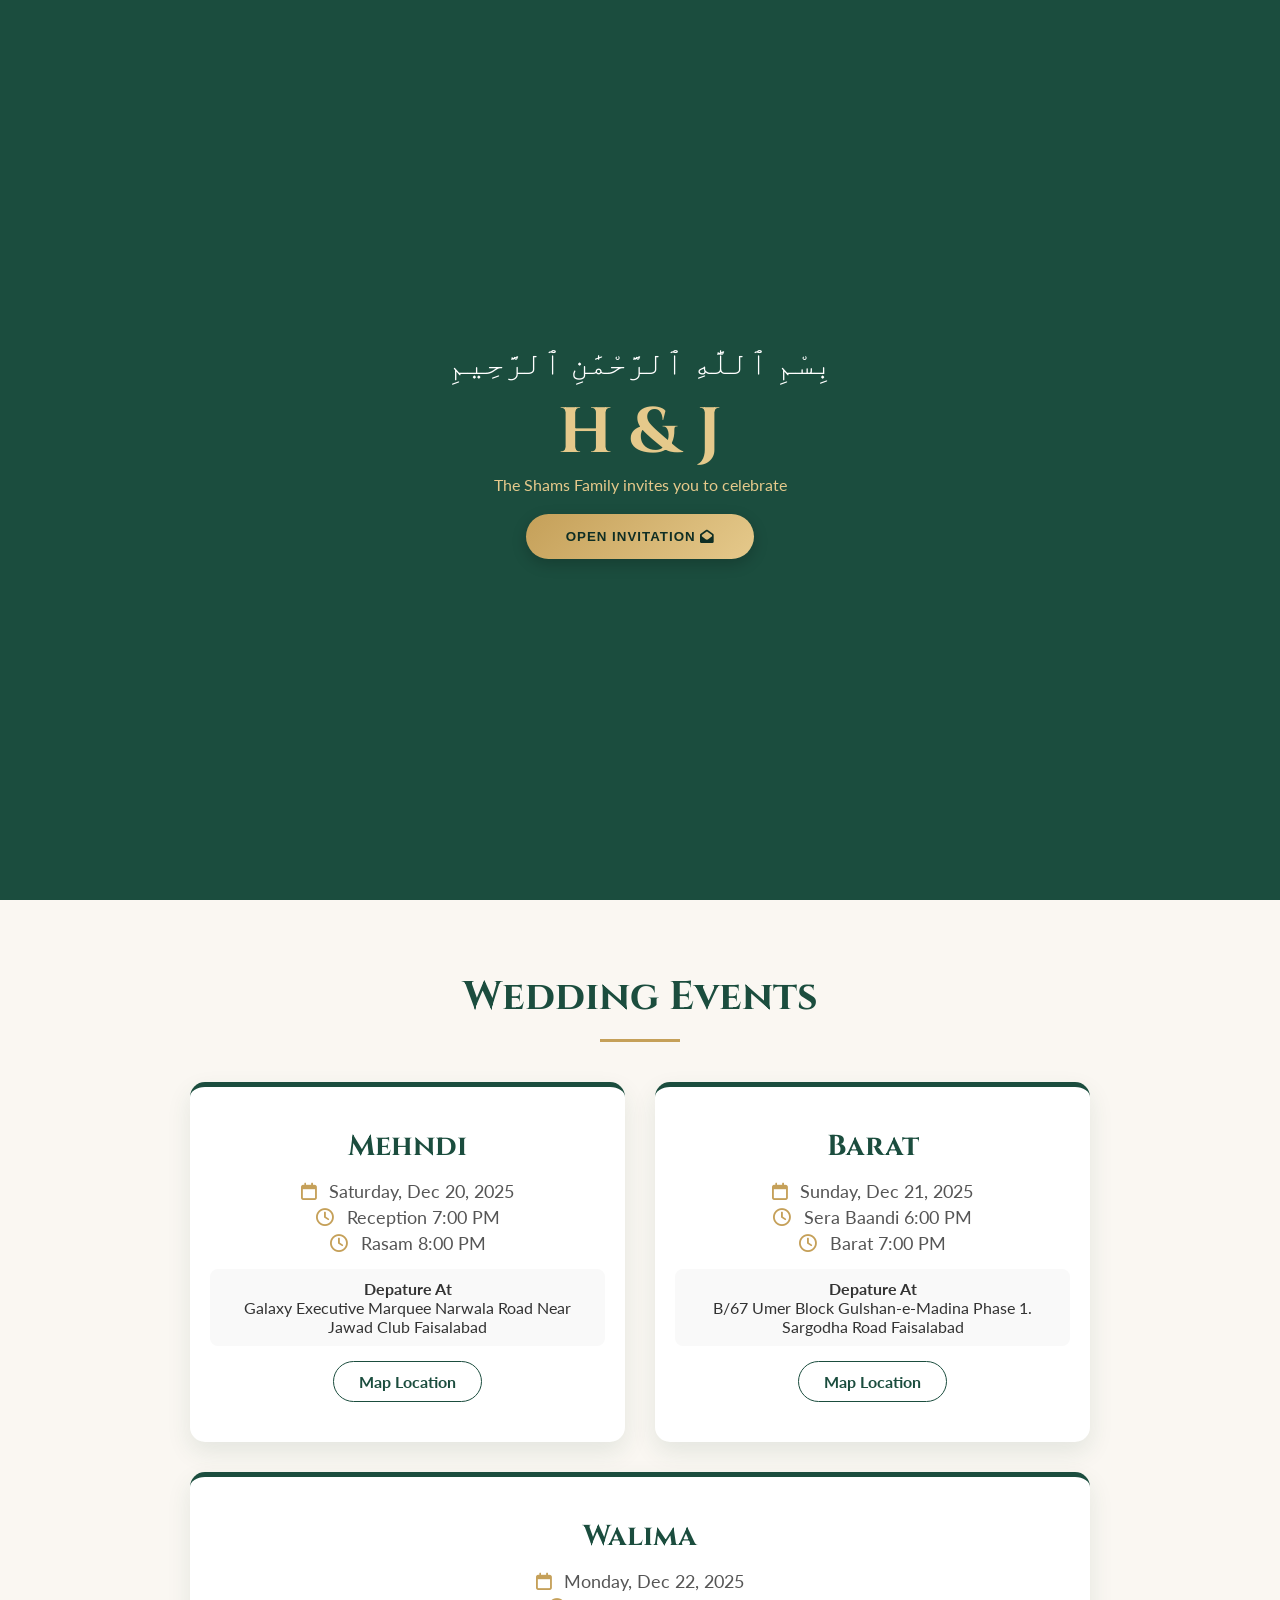
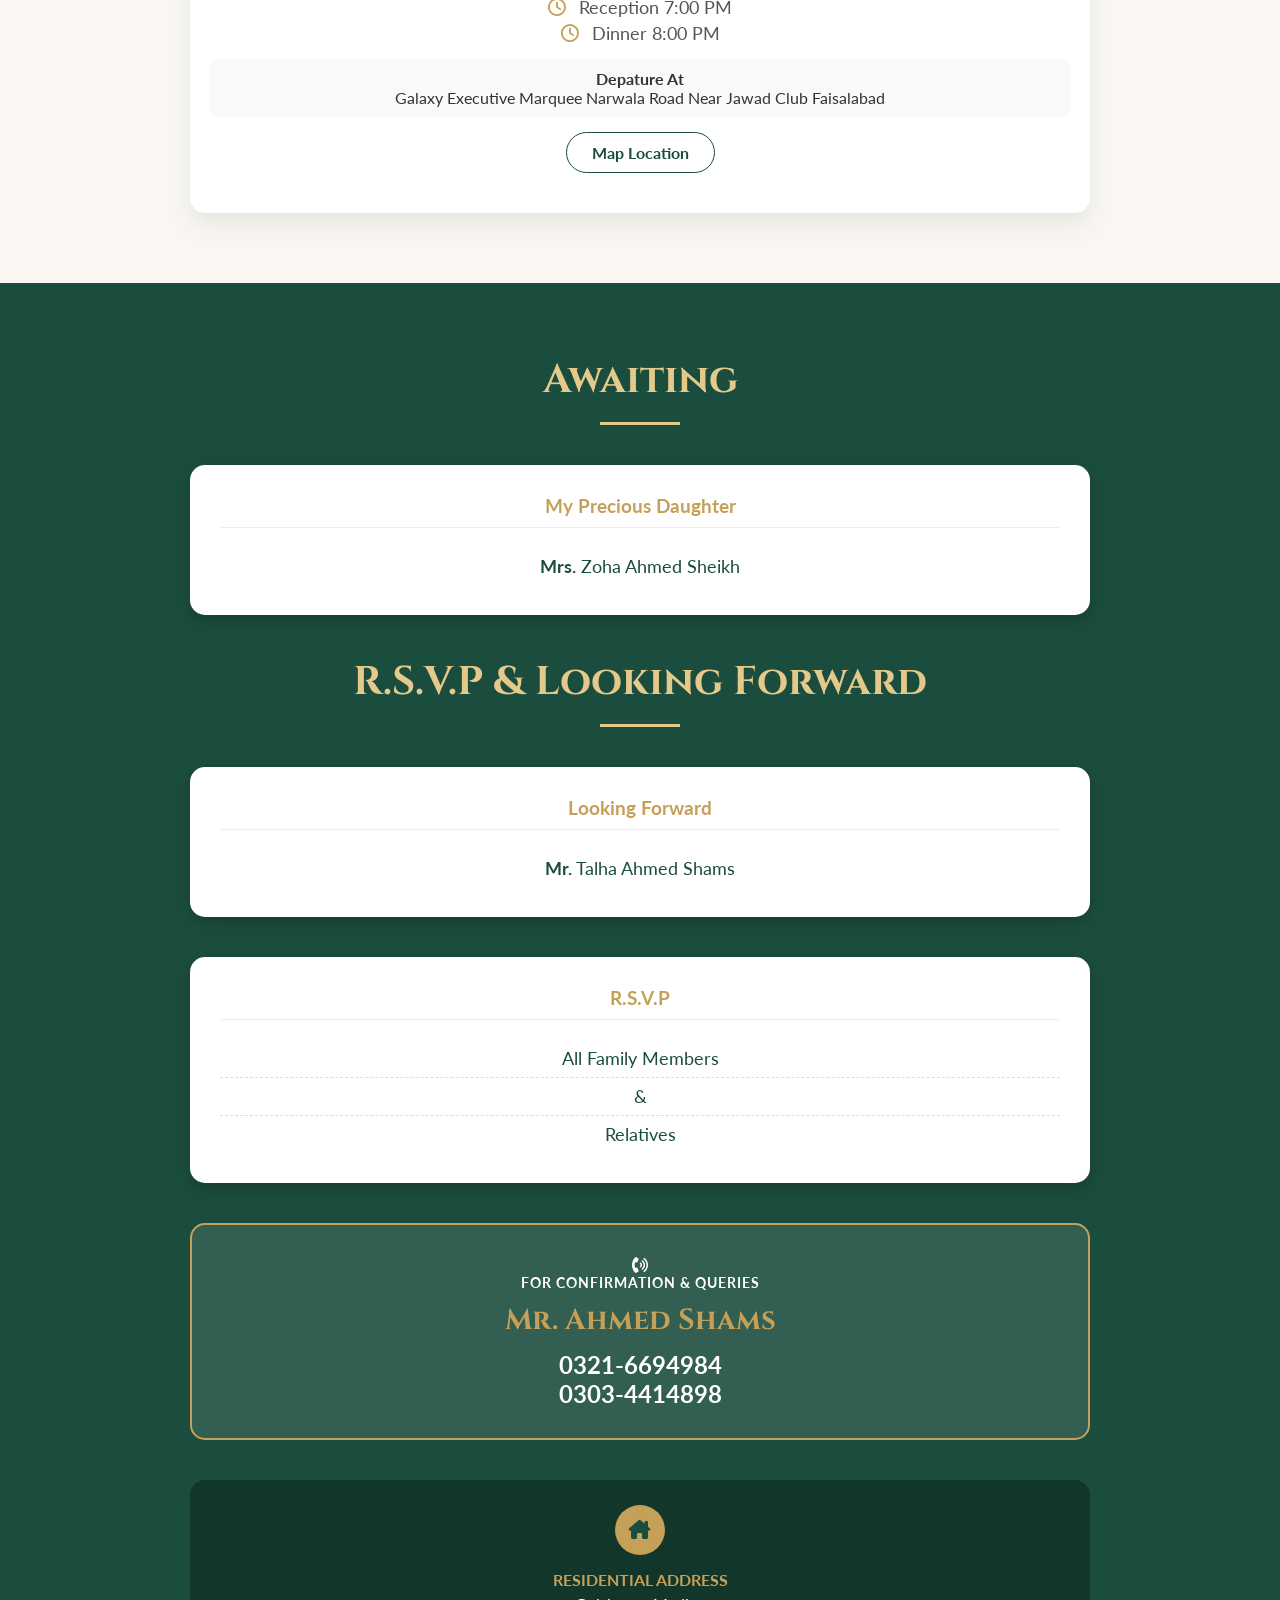
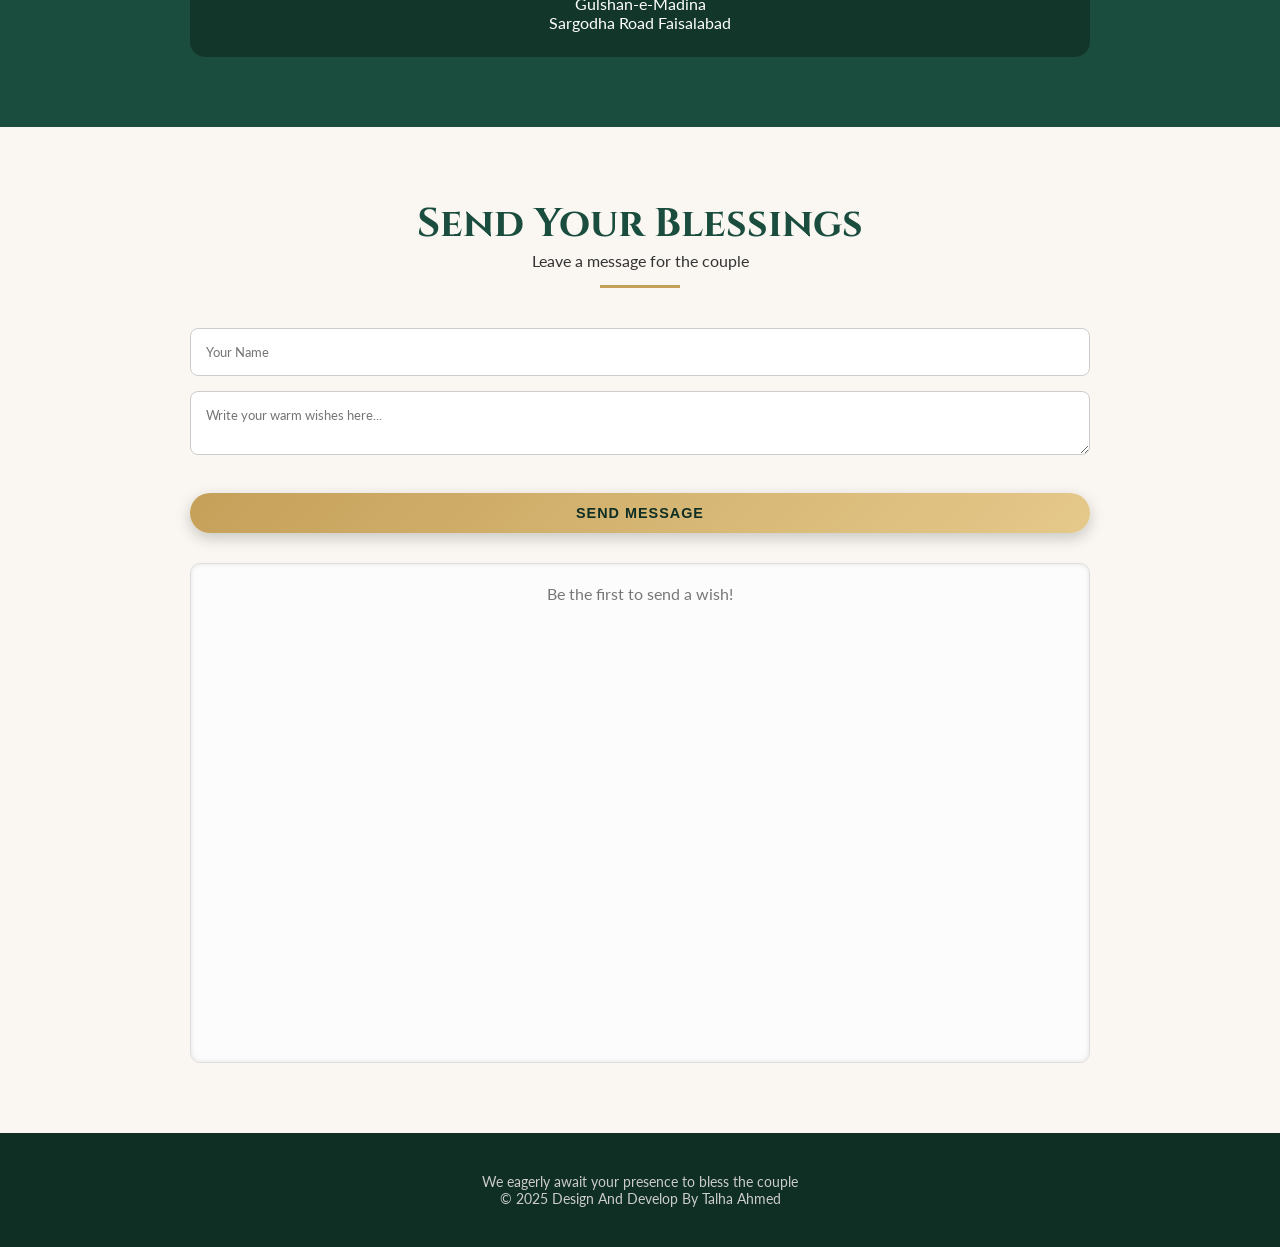
==== index.html @ a213000c "Update index.html" ====
<!DOCTYPE html>
<html lang="en">
<head>
    <meta charset="UTF-8">
    <meta name="viewport" content="width=device-width, initial-scale=1.0">
    <title>Wedding of Abdul Rehman & Sadaf</title>
    <link rel="stylesheet" href="main.css">
    <link rel="icon" type="image/x-icon" href="/assest/favicon-32x32.png">
    <link rel="preconnect" href="https://fonts.googleapis.com">
    <link rel="preconnect" href="https://fonts.gstatic.com" crossorigin>
    <link rel="stylesheet" href="audio.html">

    <link href="https://fonts.googleapis.com/css2?family=Cinzel:wght@400;700&family=Great+Vibes&family=Lato:wght@300;400;700&display=swap" rel="stylesheet">
    <link rel="stylesheet" href="https://cdnjs.cloudflare.com/ajax/libs/font-awesome/6.0.0/css/all.min.css">
</head>
<body>
    
    <div id="welcome-screen" class="welcome-overlay">
        <div class="welcome-content">
            <div class="bismillah-arabic">بِسْمِ ٱللَّٰهِ ٱلرَّحْمَٰنِ ٱلرَّحِيمِ</div>
            <h1>H & J</h1>
            <p>The Shams Family invites you to celebrate</p>
            <button id="enter-btn" class="premium-btn">Open Invitation <i class="fa-solid fa-envelope-open"></i></button>
            </div>
    </div>

    <audio id="bg-audio" src="/assest/055 (1).mp3" loop></audio>

    <header class="hero">
        <div class="hero-overlay"></div>
        <div class="hero-text fade-in">
            <div class="bismillah-hero">بِسْمِ ٱللَّٰهِ ٱلرَّحْمَٰنِ ٱلرَّحِيمِ</div>
            <p class="intro">We Request the Honor of Your Presence</p>
            
            <h1 class="couple-name">Hamza Ahmad<span>❤️&</span>Juba</h1>
            
            <div class="parents-box">
                <p>Son of</p>
                <h3>Mr. & Mrs. Sheikh M.Ahmad Shams</h3>
            </div>

            <div class="hero-date">
                <span>DEC</span>
                <span class="day">2o</span>
                <span>2025</span>
            </div>

            <div class="timer-container">
                <p class="timer-label">Waiting for the Big Day</p>
                <div id="countdown" class="countdown-grid"></div>
            </div>
        </div>
    </header>

    <section id="events" class="section">
        <div class="section-title">
            <h2>Wedding Events</h2>
            <div class="divider"></div>
        </div>
        
        <div class="container event-container">
            
            <div class="event-card slide-up delay-100">
                <h3>Mehndi</h3>
                <div class="event-details">
                    <p><i class="fa-regular fa-calendar"></i> Saturday, Dec 20, 2025</p>
                    <p><i class="fa-regular fa-clock"></i> Reception 7:00 PM</p>
                    <p><i class="fa-regular fa-clock"></i> Rasam 8:00 PM</p>
                </div>
                <div class="venue-box">
                    <p><strong>Depature At</strong></p>
                    <p>Galaxy Executive Marquee Narwala Road Near Jawad Club Faisalabad</p>
                </div>
                <a href="https://www.google.com/maps/search/?api=1&query=Galaxy+Executive+Marquee+Sargodha" target="_blank" class="btn-outline">Map Location</a>
            </div>
            <div class="event-card slide-up delay-100">

                <h3>Barat</h3>
                <div class="event-details">
                    <p><i class="fa-regular fa-calendar"></i> Sunday, Dec 21, 2025</p>
                    <p><i class="fa-regular fa-clock"></i> Sera Baandi 6:00 PM</p>
                    <p><i class="fa-regular fa-clock"></i> Barat 7:00 PM</p>
                </div>
                <div class="venue-box">
                    <p><strong>Depature At</strong></p>
                    <p>B/67 Umer Block Gulshan-e-Madina Phase 1. Sargodha Road Faisalabad</p>
                </div>
                <a href="https://www.google.com/maps/search/?api=1&query=B/67+Umer+Block+Gulshan-e-Madina+Phase+1+Sargodha+Road+Faisalabad" target="_blank" class="btn-outline">Map Location</a>
            </div>

               <div class="event-card slide-up delay-100">

                <h3>Walima</h3>
                <div class="event-details">
                    <p><i class="fa-regular fa-calendar"></i> Monday, Dec 22, 2025</p>
                    <p><i class="fa-regular fa-clock"></i> Reception 	7:00 PM</p>
                    <p><i class="fa-regular fa-clock"></i> Dinner 	8:00 PM</p>

                </div>
                <div class="venue-box">
                    <p><strong>Depature At</strong></p>
                    <p>Galaxy Executive Marquee Narwala Road Near Jawad Club Faisalabad</p>
                </div>
                <a href="https://www.google.com/maps/search/?api=1&query=Galaxy+Executive+Marquee+Sargodha" target="_blank" class="btn-outline">Map Location</a>
            </div>
        </div>
    </section>

    

    <section id="rsvp" class="section rsvp-bg">
        <div class="overlay-pattern"></div>
        <div class="content-relative">

    <div class="section-title">
                <h2>Awaiting</h2>
                <div class="divider-gold"></div>
            </div>
            <div class="container">
              

                <div class="family-list-box slide-up delay-100">
                    <h3> My Precious Daughter</h3>
                    <ul>
                        <li><b>Mrs.</b>			Zoha Ahmed Sheikh</li>
                    </ul>
                </div>
    <div class="section-title">
                <h2>R.S.V.P & Looking Forward</h2>
                <div class="divider-gold"></div>
            </div>

            <div class="container">
              

                <div class="family-list-box slide-up delay-100">
                    <h3>Looking Forward </h3>
                    <ul>
                        <li><b>Mr.</b>			Talha Ahmed Shams</li>
                    </ul>
                </div>
                <div class="family-list-box slide-up delay-100">
                    <h3>R.S.V.P</h3>
                    <ul>
                        <li>All Family Members</li>
                        <li>&</li>
                        <li>Relatives</li>
                      
                        
                    </ul>
                </div>
    <div class="contact-card slide-up">
                    <i class="fa-solid fa-phone-volume"></i>
                    <h4>For Confirmation & Queries</h4>
                    <h3>Mr. Ahmed Shams</h3>
                    <a href="tel:03237835498" class="phone-btn">0321-6694984</a>
                    <a href="tel:03237835498" class="phone-btn">0303-4414898</a>

                </div>
                <div class="address-box slide-up">
                    <div class="icon-circle"><i class="fa-solid fa-house-chimney"></i></i></div>
                    <h4>Residential Address</h4>
                    <p>Gulshan-e-Madina</p>
                    <p>Sargodha Road Faisalabad</p>
                </div>
            </div>
        </div>
    </section>

    <section id="wishes" class="section">
        <div class="section-title">
            <h2>Send Your Blessings</h2>
            <p class="subtitle">Leave a message for the couple</p>
            <div class="divider"></div>
        </div>

       <div class="container wishes-container">
            <form id="wish-form" class="wish-form slide-up">
                <input type="text" id="user-name" placeholder="Your Name" required>
                <textarea id="user-msg" placeholder="Write your warm wishes here..." required></textarea>
                <button type="submit" class="premium-btn small">Send Message</button>
            </form>

            <div class="scrollable-wish-wrapper slide-up delay-100">
                <div id="wishes-feed" class="wishes-feed">
                    </div>
            </div>
        </div>
    </section>

    <footer>
        <p>We eagerly await your presence to bless the couple</p>
        <p class="copyright">© 2025 Design And Develop By Talha Ahmed </p>
    </footer>

    <script src="script.js"></script>
</body>
</html>
---- main.css ----
/* --- 1. VARIABLES & RESET --- */
:root {
    --emerald: #1B4D3E;
    --emerald-dark: #0f2e24;
    --gold: #C5A059;
    --gold-light: #E5C98B;
    --cream: #FAF7F2;
    --white: #ffffff;
    --font-heading: 'Cinzel', serif;
    --font-script: 'Great Vibes', cursive;
    --font-body: 'Lato', sans-serif;
}

* { margin: 0; padding: 0; box-sizing: border-box; }
html { scroll-behavior: smooth; }
body { background-color: var(--cream); font-family: var(--font-body); color: #333; overflow-x: hidden; }

/* --- 2. UTILITIES & ANIMATION --- */
.slide-up { opacity: 0; transform: translateY(50px); transition: all 0.8s ease-out; }
.slide-up.visible { opacity: 1; transform: translateY(0); }
.delay-100 { transition-delay: 0.2s; }
.fade-in { animation: fadeIn 2s ease forwards; }
@keyframes fadeIn { from { opacity: 0; } to { opacity: 1; } }

/* --- 3. WELCOME SCREEN --- */
.welcome-overlay {
    position: fixed; top: 0; left: 0; width: 100%; height: 100%;
    background: var(--emerald); z-index: 9999;
    display: flex; justify-content: center; align-items: center;
    transition: 1s ease;
}
.welcome-content { text-align: center; color: var(--gold-light); padding: 20px; }
.bismillah-arabic { font-size: 2rem; margin-bottom: 20px; color: white; }
.welcome-content h1 { font-family: var(--font-heading); font-size: 4rem; line-height: 1; margin: 10px 0; }
.hide-welcome { opacity: 0; visibility: hidden; pointer-events: none; }

/* --- 4. BUTTONS --- */
.premium-btn {
    background: linear-gradient(135deg, var(--gold), var(--gold-light));
    border: none; padding: 15px 40px; border-radius: 50px;
    color: var(--emerald-dark); font-weight: bold; text-transform: uppercase;
    cursor: pointer; margin-top: 20px; letter-spacing: 1px;
    box-shadow: 0 5px 15px rgba(0,0,0,0.2); transition: 0.3s;
}
.premium-btn:hover { transform: scale(1.05); }
.premium-btn.small { padding: 12px 30px; font-size: 0.9rem; width: 100%; }

.btn-outline {
    display: inline-block; border: 1px solid var(--emerald);
    color: var(--emerald); padding: 10px 25px; border-radius: 30px;
    text-decoration: none; font-weight: bold; margin-top: 15px;
    transition: 0.3s;
}
.btn-outline:hover { background: var(--emerald); color: var(--gold); }

/* --- 5. HERO SECTION --- */
.hero {
    min-height: 100vh; position: relative;
    /* Placeholder image - replace with a real floral background if you have one */
    background: url('https://images.unsplash.com/photo-1545959782-c7779583ce26?q=80&w=2073') center/cover;
    display: flex; justify-content: center; align-items: center; text-align: center;
}
.hero-overlay {
    position: absolute; top: 0; left: 0; width: 100%; height: 100%;
    background: linear-gradient(to bottom, rgba(27, 77, 62, 0.9), rgba(27, 77, 62, 0.6));
}
.hero-text { position: relative; z-index: 2; color: white; padding: 80px 20px 20px; width: 100%; max-width: 800px; }
.bismillah-hero { font-size: 1.8rem; margin-bottom: 15px; color: var(--gold); }
.intro { text-transform: uppercase; letter-spacing: 2px; font-size: 0.85rem; opacity: 0.9; }

.couple-name {
    font-family: var(--font-heading); font-size: 3.5rem;
    margin: 20px 0; color: var(--gold-light); line-height: 1.2;
}
.couple-name span { font-family: var(--font-script); font-size: 2.5rem; color: white; display: block; margin: 5px 0; }

.parents-box h3 { font-family: var(--font-heading); color: var(--gold); margin-top: 5px; font-size: 1.2rem; }

.hero-date {
    border-top: 1px solid rgba(255,255,255,0.3); border-bottom: 1px solid rgba(255,255,255,0.3);
    display: inline-block; padding: 10px 30px; margin: 25px 0;
}
.hero-date .day { font-size: 2.5rem; font-weight: bold; color: var(--gold); margin: 0 15px; vertical-align: middle; }

/* COUNTDOWN */
.timer-container { margin-top: 20px; }
.timer-label { font-size: 0.8rem; text-transform: uppercase; letter-spacing: 1px; margin-bottom: 10px; }
.countdown-grid { display: flex; justify-content: center; gap: 10px; }
.cd-box {
    background: rgba(0,0,0,0.4); border: 1px solid var(--gold);
    padding: 10px; min-width: 70px; border-radius: 8px;
}
.cd-num { font-size: 1.5rem; font-weight: bold; color: var(--gold); display: block; }
.cd-label { font-size: 0.7rem; text-transform: uppercase; }

/* --- 6. SECTIONS --- */
.section { padding: 70px 20px; text-align: center; }
.container { max-width: 900px; margin: 0 auto; }
.section-title h2 { font-family: var(--font-heading); color: var(--emerald); font-size: 2.5rem; }
.divider { width: 80px; height: 3px; background: var(--gold); margin: 15px auto 40px; }

/* EVENT CARDS */
.event-container { display: flex; justify-content: center; gap: 30px; flex-wrap: wrap; }
.event-card {
    background: white; padding: 40px 20px; border-radius: 15px;
    box-shadow: 0 10px 25px rgba(27, 77, 62, 0.1);
    border-top: 5px solid var(--emerald); flex: 1; min-width: 300px;
}
.card-icon { font-size: 2.5rem; color: var(--gold); margin-bottom: 15px; }
.event-card h3 { font-family: var(--font-heading); color: var(--emerald); font-size: 1.8rem; margin-bottom: 15px; }
.event-details p { margin: 5px 0; font-size: 1.1rem; color: #555; }
.event-details i { color: var(--gold); margin-right: 8px; }
.venue-box { margin-top: 15px; background: #f9f9f9; padding: 10px; border-radius: 8px; }

/* --- 7. RSVP & CONTACTS (Specifics) --- */
.rsvp-bg { background: var(--emerald); color: white; position: relative; }
.divider-gold { width: 80px; height: 3px; background: var(--gold-light); margin: 15px auto 40px; }
.rsvp-bg .section-title h2 { color: var(--gold-light); }

.contact-card {
    background: rgba(255,255,255,0.1); border: 2px solid var(--gold);
    padding: 30px; border-radius: 15px; margin-bottom: 40px;
}
.contact-card h4 { text-transform: uppercase; letter-spacing: 1px; font-size: 0.9rem; margin-bottom: 10px; }
.contact-card h3 { font-family: var(--font-heading); font-size: 1.8rem; color: var(--gold); margin-bottom: 10px; }
.phone-btn { color: white; font-size: 1.5rem; font-weight: bold; text-decoration: none; display: block; }

.family-list-box {
    background: white; color: var(--emerald); padding: 30px;
    border-radius: 15px; margin-bottom: 40px; text-align: left;
    box-shadow: 0 5px 15px rgba(0,0,0,0.2);
}
.family-list-box h3 { text-align: center; color: var(--gold); margin-bottom: 20px; border-bottom: 1px solid #eee; padding-bottom: 10px; }
.family-list-box ul { list-style: none; text-align: center; }
.family-list-box li { padding: 8px 0; border-bottom: 1px dashed #ddd; font-size: 1.1rem; }
.family-list-box li:last-child { border-bottom: none; }

.address-box {
    background: rgba(0,0,0,0.3); padding: 25px; border-radius: 15px; display: inline-block; width: 100%;
}
.icon-circle { 
    width: 50px; height: 50px; background: var(--gold); color: var(--emerald);
    border-radius: 50%; display: flex; align-items: center; justify-content: center;
    margin: 0 auto 15px; font-size: 1.2rem;
}
.address-box h4 { color: var(--gold); margin-bottom: 5px; text-transform: uppercase; }

/* --- 8. WISHES & FOOTER --- */
.wish-form input, .wish-form textarea {
    width: 100%; padding: 15px; margin-bottom: 15px;
    border: 1px solid #ccc; border-radius: 8px; font-family: inherit;
}

/* === NEW SCROLLABLE WISH BOX STYLES === */
.scrollable-wish-wrapper {
    /* Set a fixed height for the scrollable area */
    max-height: 500px; /* Adjust this height as needed */
    height: 500px;
    overflow-y: auto; /* Enable vertical scrolling */
    padding: 10px;
    margin-top: 30px; 
    border: 1px solid #ddd;
    border-radius: 10px;
    background-color: #fcfcfc;
    box-shadow: inset 0 0 5px rgba(0, 0, 0, 0.1);
}

.wishes-feed { 
    margin-top: 0; /* Override default margin from script */
}

.wish-card {
    background: white; padding: 20px; border-left: 4px solid var(--emerald);
    margin-bottom: 15px; text-align: left; box-shadow: 0 3px 10px rgba(0,0,0,0.05);
}
.wish-author { text-align: right; font-weight: bold; color: var(--emerald); font-size: 0.9rem; margin-top: 5px; }

footer { background: var(--emerald-dark); color: #ccc; padding: 40px 20px; text-align: center; font-size: 0.9rem; }

/* MOBILE RESPONSIVENESS */
@media (max-width: 768px) {
    .couple-name { font-size: 2.5rem; }
    .hero-text { padding-top: 100px; }
    .welcome-content h1 { font-size: 3rem; }
    .cd-box { min-width: 60px; padding: 5px; }
    .cd-num { font-size: 1.2rem; }
    .scrollable-wish-wrapper { 
        max-height: 400px; 
        height: 400px; 
    }
}

/* === INTERACTIVITY STYLING (Wishes & Reply) === */

.wish-main {
    margin-bottom: 10px;
}

.wish-actions {
    margin-top: 10px;
    border-top: 1px solid #eee;
    padding-top: 8px;
    display: flex;
    justify-content: flex-end;
}
.wish-actions button {
    background: none;
    border: none;
    cursor: pointer;
    font-size: 0.9em;
    margin-left: 10px;
    padding: 5px 8px;
    border-radius: 4px;
    transition: background-color 0.2s;
}

.delete-btn { color: #dc3545; }
.reply-btn { color: var(--emerald); }

.delete-btn:hover { background-color: #f8d7da; }
.reply-btn:hover { background-color: #f0f8ff; }


/* Replies Section Styling */
.replies-section {
    background-color: #f9f9f9;
    padding: 10px;
    border-radius: 6px;
    margin-top: 10px;
    border-left: 3px solid var(--gold);
    text-align: left;
}

.replies-section h4 { 
    font-size: 0.9em; 
    margin-top: 0; 
    margin-bottom: 5px; 
    color: var(--emerald-dark); 
    text-transform: uppercase;
}

.reply-item { 
    font-size: 0.9em; 
    margin: 5px 0; 
    padding-left: 10px;
}

.reply-form {
    display: none; /* Hidden by default via CSS */
    flex-wrap: wrap;
    gap: 5px;
    margin-top: 10px;
}

.reply-form input {
    padding: 5px;
    border: 1px solid #ddd;
    border-radius: 4px;
    font-size: 0.85em;
}

.reply-form input:nth-child(1) { /* Name */
    width: 30%;
    min-width: 100px;
}

.reply-form input:nth-child(2) { /* Message */
    flex-grow: 1;
    min-width: 150px;
}

.reply-form button {
    background-color: var(--gold);
    color: var(--emerald-dark);
    padding: 5px 10px;
    border: none;
    border-radius: 4px;
    cursor: pointer;
    font-size: 0.85em;
}
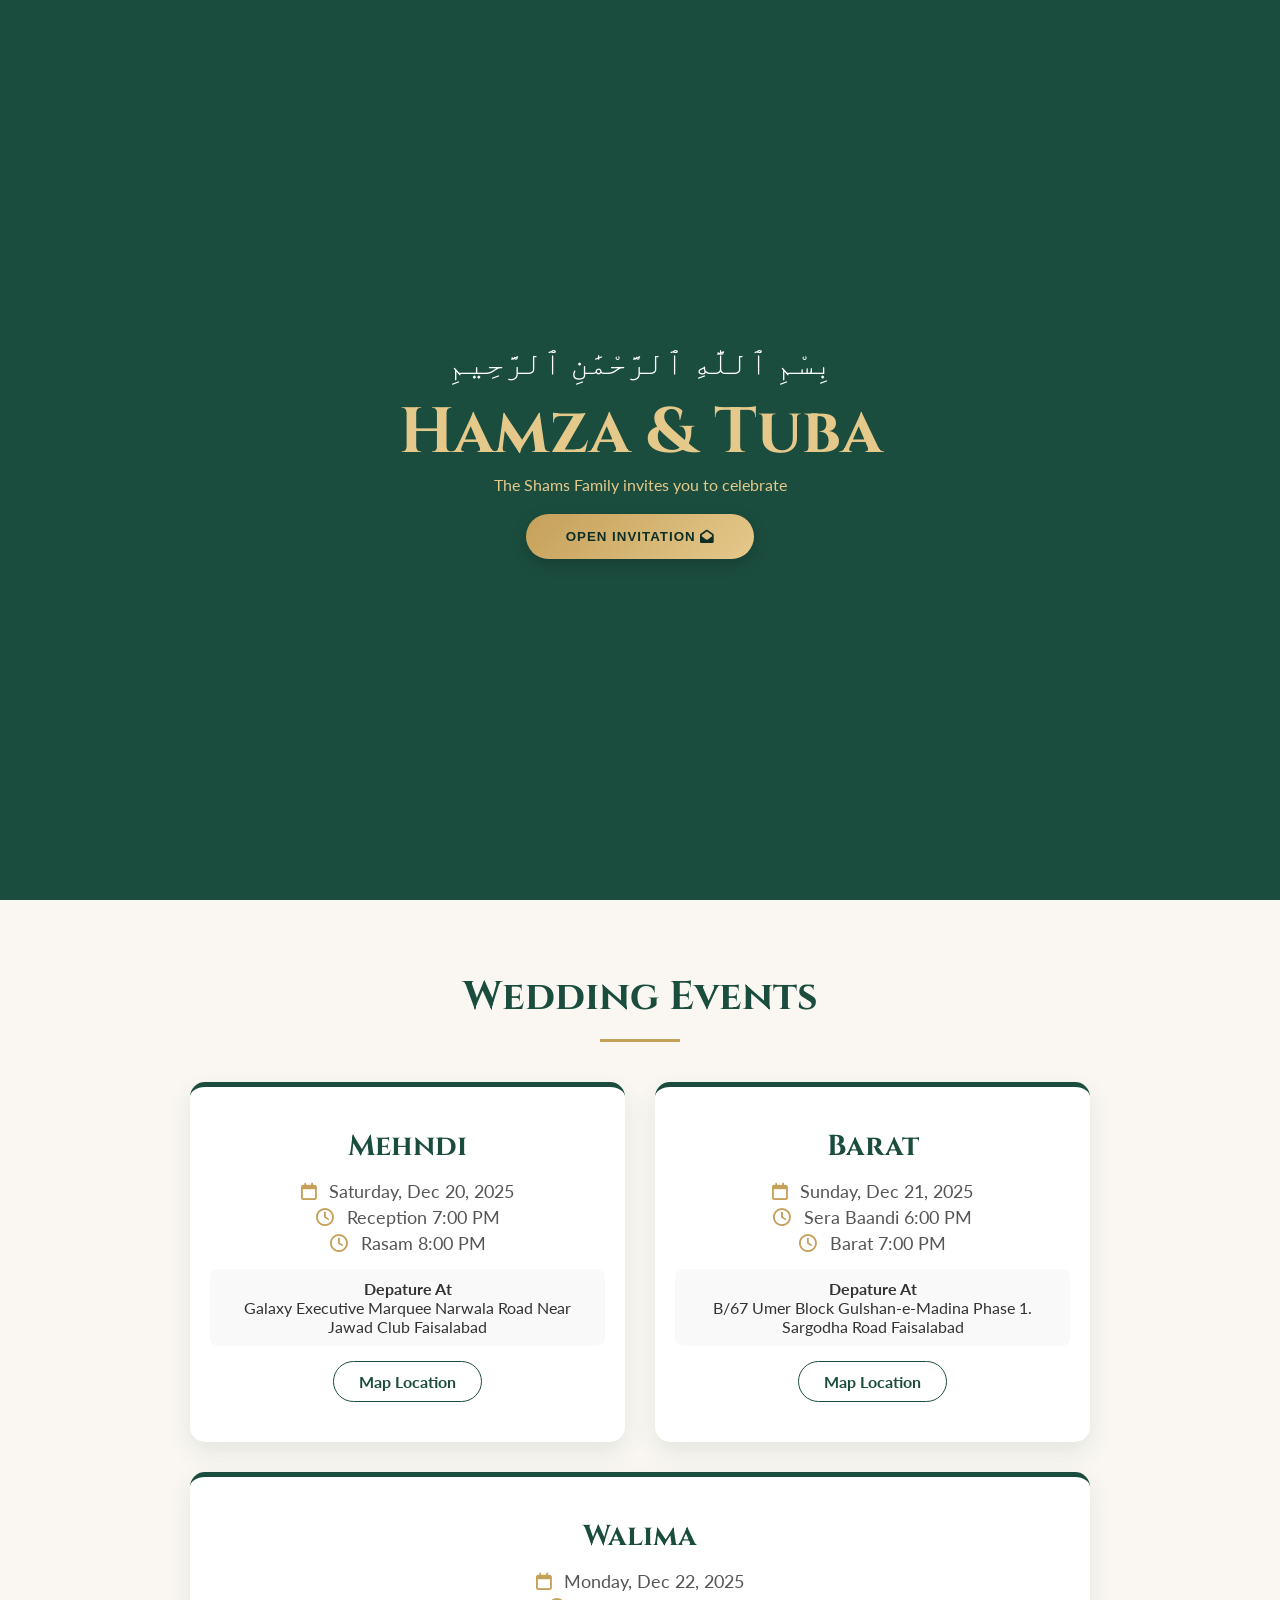
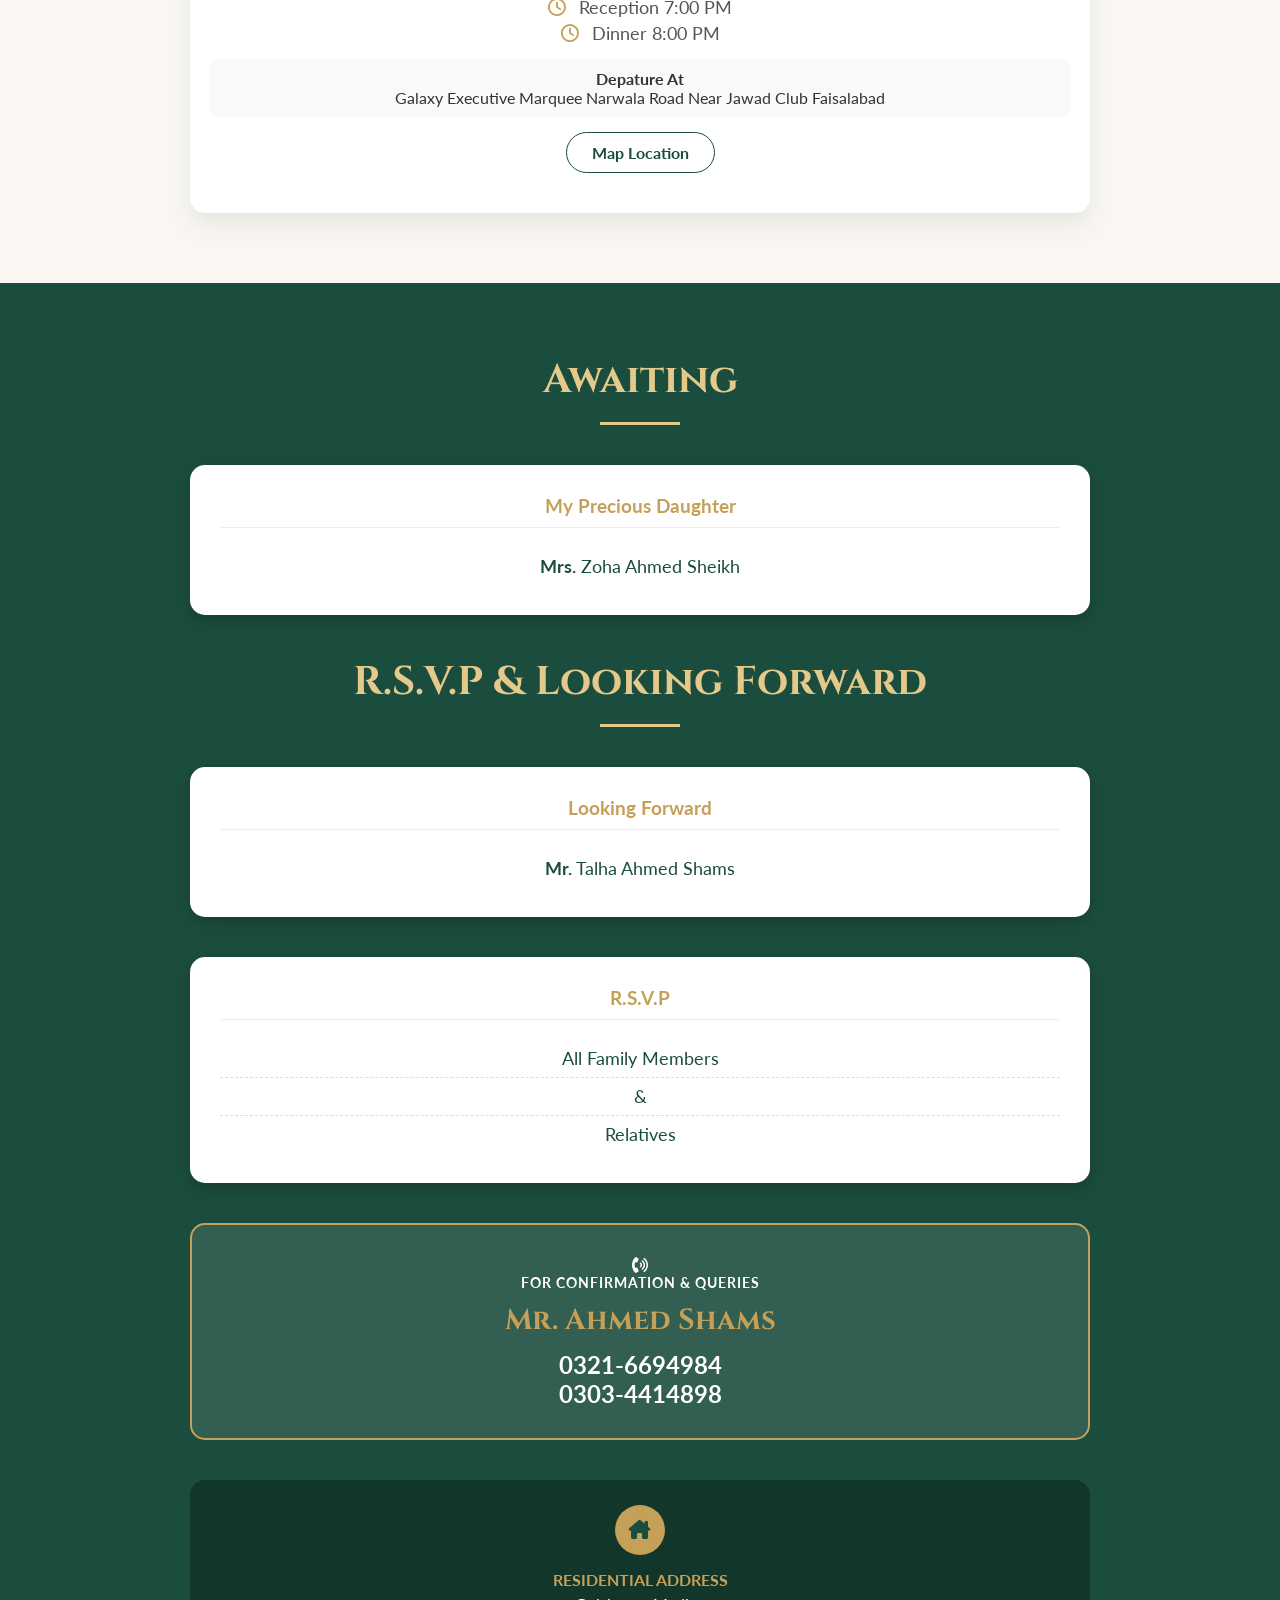
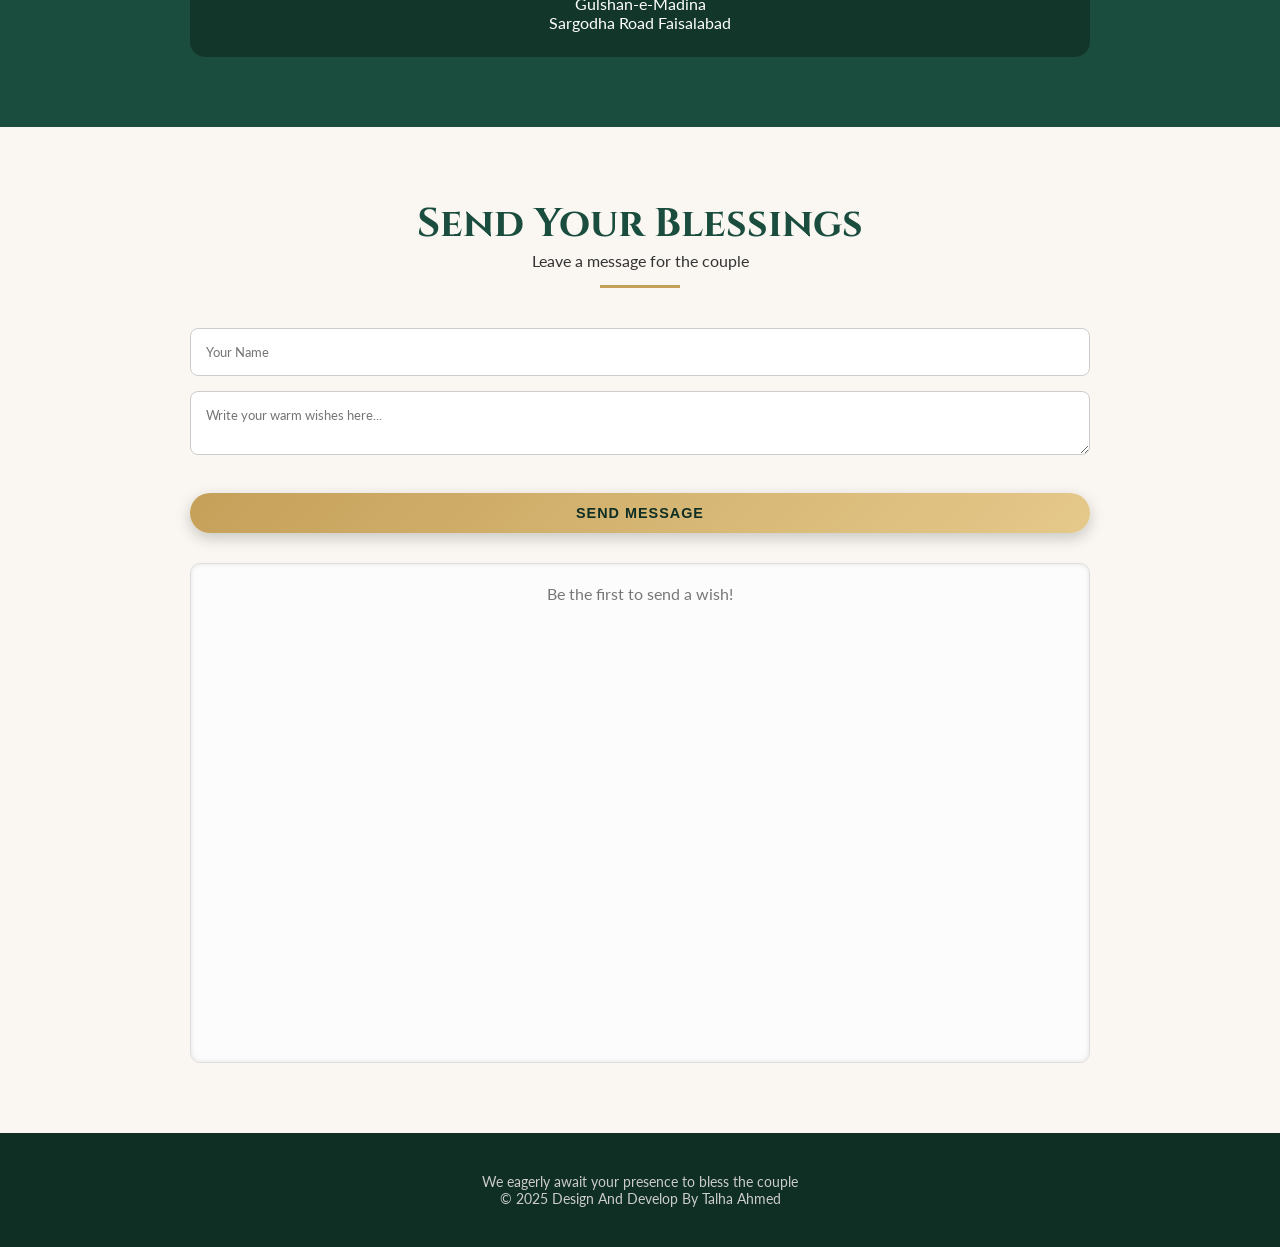
==== commit 01a48b91: "Update index.html" ====
--- a/index.html
+++ b/index.html
@@ -3,9 +3,9 @@
 <head>
     <meta charset="UTF-8">
     <meta name="viewport" content="width=device-width, initial-scale=1.0">
-    <title>Wedding of Abdul Rehman & Sadaf</title>
+    <title>Wedding of Hamza & Tuba</title>
     <link rel="stylesheet" href="main.css">
-    <link rel="icon" type="image/x-icon" href="/assest/favicon-32x32.png">
+    <link rel="icon" type="image/x-icon" href="/assest/Hamzafavicon-32x32.png.png">
     <link rel="preconnect" href="https://fonts.googleapis.com">
     <link rel="preconnect" href="https://fonts.gstatic.com" crossorigin>
     <link rel="stylesheet" href="audio.html">
@@ -18,7 +18,7 @@
     <div id="welcome-screen" class="welcome-overlay">
         <div class="welcome-content">
             <div class="bismillah-arabic">بِسْمِ ٱللَّٰهِ ٱلرَّحْمَٰنِ ٱلرَّحِيمِ</div>
-            <h1>H & J</h1>
+            <h1>Hamza & Tuba</h1>
             <p>The Shams Family invites you to celebrate</p>
             <button id="enter-btn" class="premium-btn">Open Invitation <i class="fa-solid fa-envelope-open"></i></button>
             </div>
